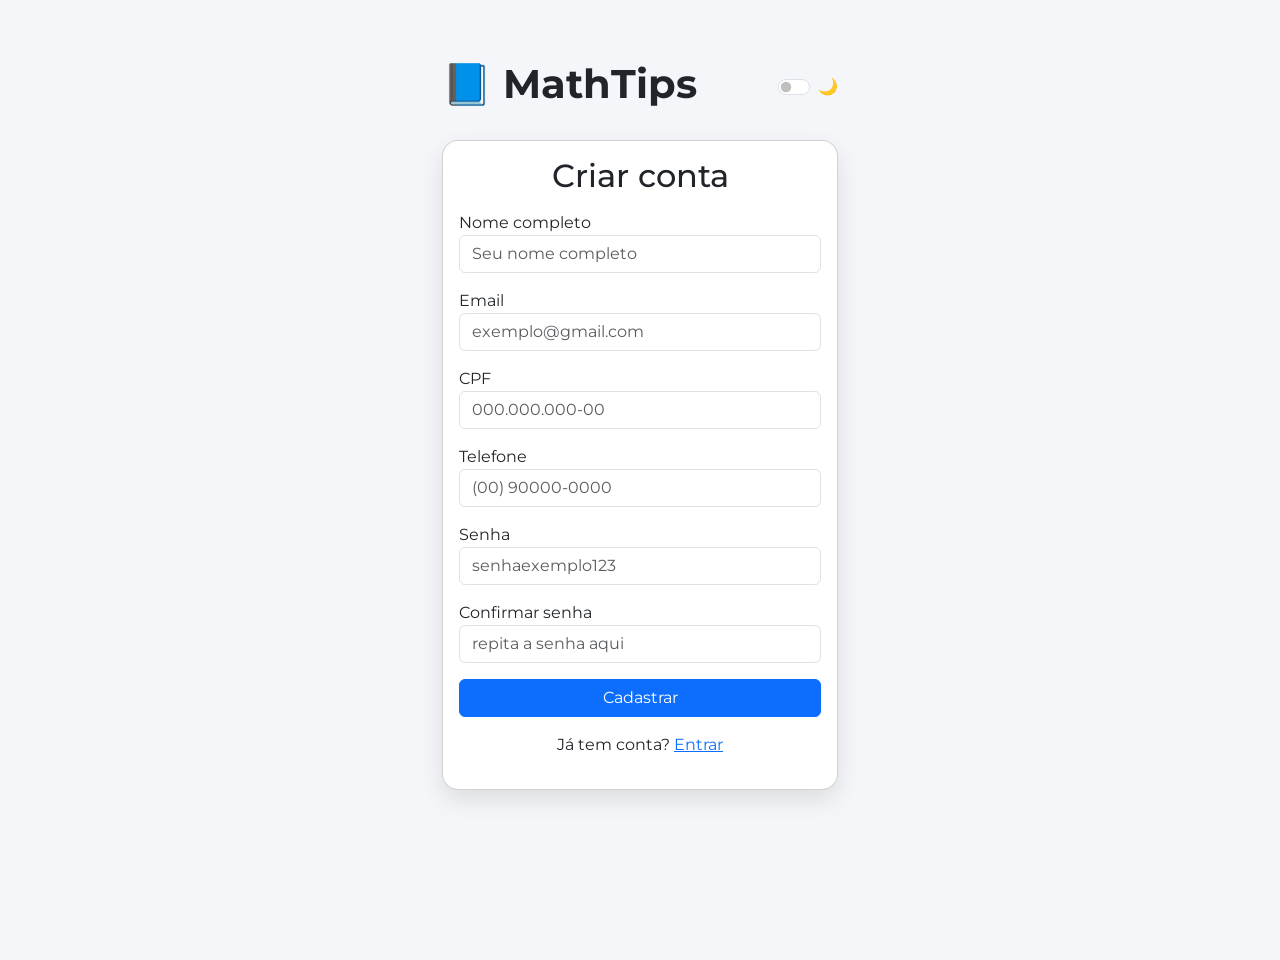
==== MathTips/html/cadastro.html @ ac93b569 "html" ====
<!DOCTYPE html>
<html lang="pt-br">
    <head>
        <meta charset="UTF-8" />
        <title>MathTips - Cadastro</title>
        <meta name="viewport" content="width=device-width, initial-scale=1.0" />

        <!-- Bootstrap -->
        <link
            href="https://cdn.jsdelivr.net/npm/bootstrap@5.3.3/dist/css/bootstrap.min.css"
            rel="stylesheet"
        />

        <!-- Fonte -->
        <link
            href="https://fonts.googleapis.com/css2?family=Montserrat:wght@400;600;700&display=swap"
            rel="stylesheet"
        />

        <!-- CSS -->
        <link rel="stylesheet" href="../css/cadastro.css" />
    </head>

    <body>
        <div class="container cadastro-container fade-in">
            <header
                class="d-flex justify-content-between align-items-center mb-4"
            >
                <h1 class="logo">📘 MathTips</h1>

                <div class="form-check form-switch">
                    <input
                        class="form-check-input"
                        type="checkbox"
                        id="darkModeToggle"
                    />
                    <label class="form-check-label">🌙</label>
                </div>
            </header>

            <div class="card cadastro-card">
                <div class="card-body">
                    <h2 class="text-center mb-3">Criar conta</h2>

                    <form id="cadastroForm">
                        <div class="mb-3">
                            <label>Nome completo</label>
                            <input
                                type="text"
                                class="form-control"
                                id="nome"
                                placeholder="Seu nome completo"
                                required
                            />
                        </div>

                        <div class="mb-3">
                            <label>Email</label>
                            <input
                                type="email"
                                class="form-control"
                                id="email"
                                placeholder="exemplo@gmail.com"
                                required
                            />
                        </div>
                        <div class="mb-3">
                            <label>CPF</label>
                            <input
                                type="text"
                                class="form-control"
                                id="cpf"
                                placeholder="000.000.000-00"
                                maxlength="14"
                                required
                            />
                        </div>

                        <div class="mb-3">
                            <label>Telefone</label>
                            <input
                                type="text"
                                class="form-control"
                                id="telefone"
                                placeholder="(00) 90000-0000"
                                maxlength="15"
                                required
                            />
                        </div>
                        <div class="mb-3">
                            <label>Senha</label>
                            <input
                                type="password"
                                class="form-control"
                                id="senha"
                                placeholder="senhaexemplo123"
                                required
                            />
                        </div>

                        <div class="mb-3">
                            <label>Confirmar senha</label>
                            <input
                                type="password"
                                class="form-control"
                                id="confirmarSenha"
                                placeholder="repita a senha aqui"
                                required
                            />
                        </div>

                        <button class="btn btn-primary w-100">Cadastrar</button>
                    </form>

                    <p class="text-center mt-3">
                        Já tem conta? <a href="login.html">Entrar</a>
                    </p>
                </div>
            </div>
        </div>

        <script src="../js/darkmode.js"></script>
        <script src="../js/cadastro.js"></script>
    </body>
</html>
---- MathTips/css/cadastro.css ----
body {
    font-family: "Montserrat", sans-serif;
    background: #f4f6f9;
    min-height: 100vh;
}

.cadastro-container {
    max-width: 420px;
    margin-top: 60px;
}

.logo {
    font-weight: 700;
}

.cadastro-card {
    border-radius: 16px;
    box-shadow: 0 10px 25px rgba(0, 0, 0, 0.1);
    animation: slideUp 0.6s ease;
}

@keyframes slideUp {
    from {
        transform: translateY(20px);
        opacity: 0;
    }
    to {
        transform: translateY(0);
        opacity: 1;
    }
}

.fade-in {
    animation: fade 0.8s;
}

@keyframes fade {
    from {
        opacity: 0;
    }
    to {
        opacity: 1;
    }
}

/* DARK MODE */
body.dark {
    background: #121212;
    color: #eaeaea;
}

body.dark .card {
    background: #1e1e1e;
}

body.dark input {
    background: #2a2a2a;
    color: #fff;
    border-color: #444;
}
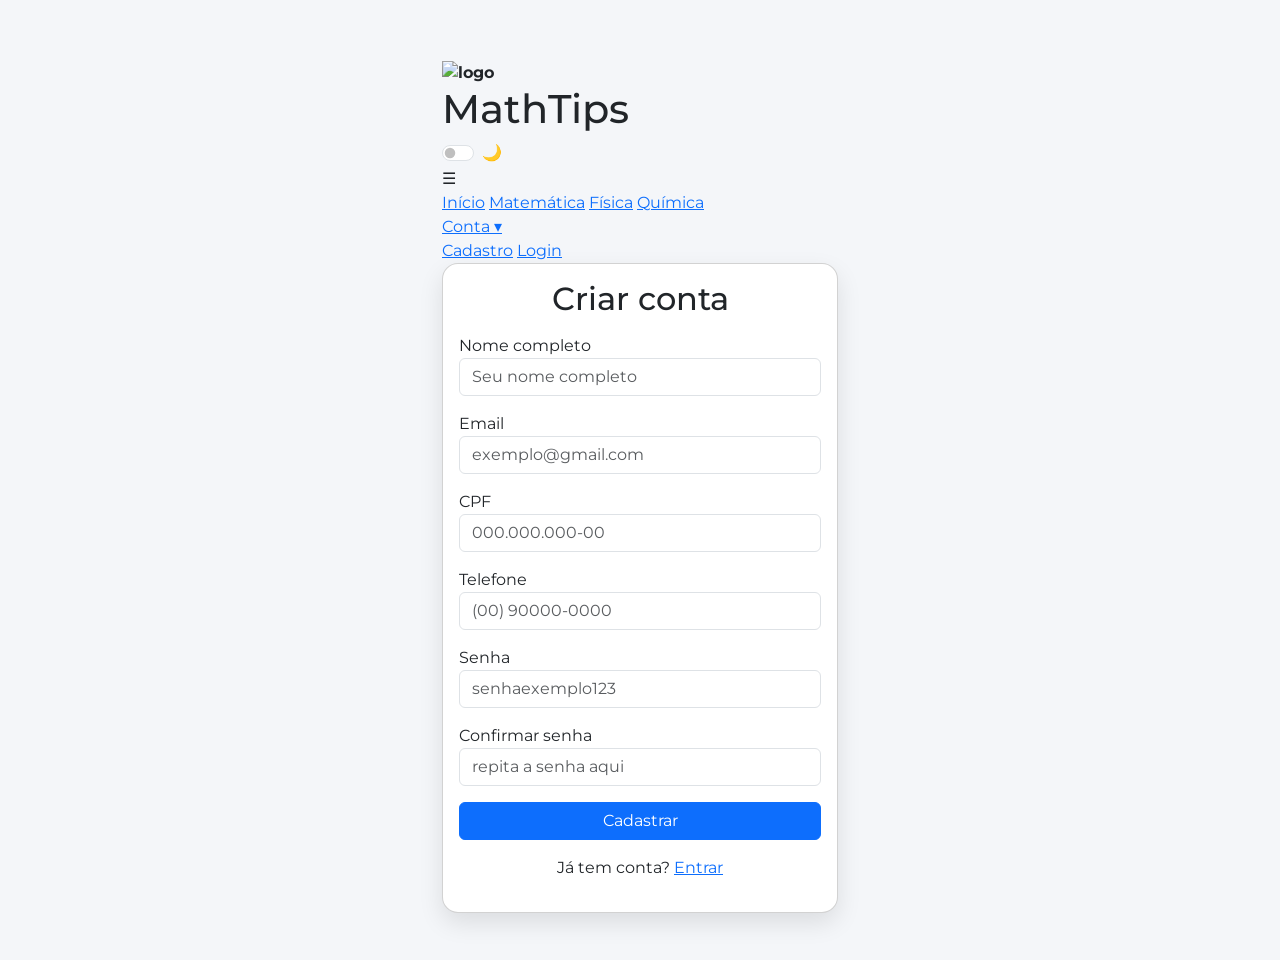
==== commit fc254532: "html" ====
--- a/MathTips/html/cadastro.html
+++ b/MathTips/html/cadastro.html
@@ -23,12 +23,14 @@
 
     <body>
         <div class="container cadastro-container fade-in">
-            <header
-                class="d-flex justify-content-between align-items-center mb-4"
-            >
-                <h1 class="logo">📘 MathTips</h1>
+            <header class="main-header">
+                <div class="logo">
+                    <img src="img/favicon.png" alt="logo" />
+                    <h1>MathTips</h1>
+                </div>
 
-                <div class="form-check form-switch">
+                <!-- DARK MODE SWITCH -->
+                <div class="form-check form-switch ms-auto me-3">
                     <input
                         class="form-check-input"
                         type="checkbox"
@@ -36,6 +38,25 @@
                     />
                     <label class="form-check-label">🌙</label>
                 </div>
+
+                <!-- BOTÃO HAMBÚRGUER -->
+                <div class="menu-toggle" onclick="toggleMenu()">☰</div>
+
+                <!-- NAV -->
+                <nav class="main-nav" id="mainNav">
+                    <a href="index.html" class="active">Início</a>
+                    <a href="html/matematica.html">Matemática</a>
+                    <a href="html/fisica.html">Física</a>
+                    <a href="html/quimica.html">Química</a>
+
+                    <div class="dropdown">
+                        <a class="dropbtn">Conta ▾</a>
+                        <div class="dropdown-content">
+                            <a href="html/cadastro.html">Cadastro</a>
+                            <a href="html/login.html">Login</a>
+                        </div>
+                    </div>
+                </nav>
             </header>
 
             <div class="card cadastro-card">
